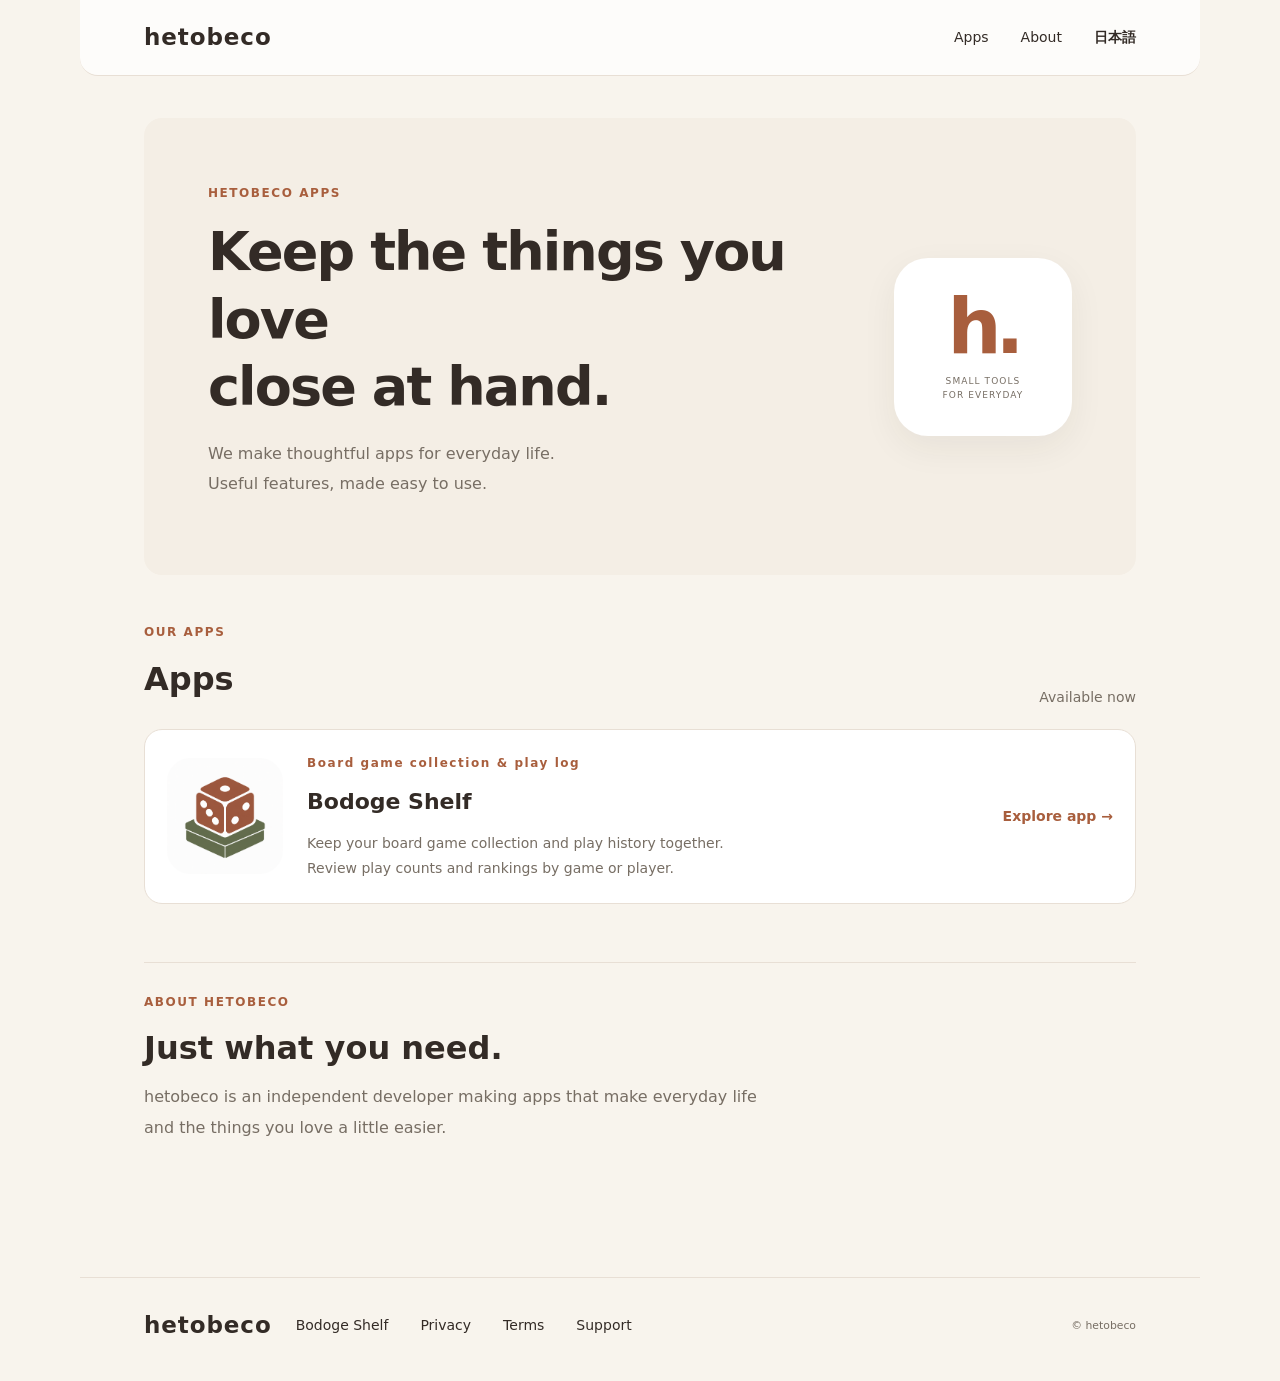
==== en/index.html @ 424baaaa "Add hetobeco app directory and Bodoge Shelf pages" ====
<!doctype html>
<html lang="en">
<head>
<meta charset="utf-8"><meta name="viewport" content="width=device-width, initial-scale=1">
<title>hetobeco — Thoughtful apps for everyday life</title>
<meta name="description" content="Discover apps by hetobeco, made to make everyday life and the things you love a little easier.">
<link rel="stylesheet" href="/style.css"><link rel="alternate" hreflang="ja" href="/"><link rel="canonical" href="https://apps.hetobeco.com/en/">
</head>
<body class="site-page">
<a class="skip" href="#main">Skip to content</a>
<header class="site-header"><a class="site-brand" href="/en/">hetobeco</a><nav><a href="#apps">Apps</a><a href="#about">About</a><a class="language-link" href="/" lang="ja" hreflang="ja">日本語</a></nav></header>
<main id="main">
<section class="hero"><div><p class="eyebrow">HETOBECO APPS</p><h1>Keep the things you love<br>close at hand.</h1><p class="hero-copy">We make thoughtful apps for everyday life.<br>Useful features, made easy to use.</p></div><div class="hero-mark" aria-hidden="true"><span>h.</span><small>SMALL TOOLS<br>FOR EVERYDAY</small></div></section>
<section class="apps-section" id="apps"><div class="section-heading"><div><p class="eyebrow">OUR APPS</p><h2>Apps</h2></div><p>Available now</p></div>
<a class="app-card" href="/apps/bodoge-shelf/en/"><img src="/assets/apps/bodoge-shelf/icon.png" alt="Bodoge Shelf app icon"><div class="app-card-copy"><p class="eyebrow">Board game collection &amp; play log</p><h3>Bodoge Shelf</h3><p>Keep your board game collection and play history together.<br class="desktop-only">Review play counts and rankings by game or player.</p></div><span class="text-link">Explore app <span aria-hidden="true">→</span></span></a>
</section>
<section class="about-section" id="about"><p class="eyebrow">ABOUT HETOBECO</p><h2>Just what you need.</h2><p>hetobeco is an independent developer making apps that make everyday life and the things you love a little easier.</p></section>
</main>
<footer class="site-footer"><a class="site-brand" href="/en/">hetobeco</a><nav><a href="/apps/bodoge-shelf/en/">Bodoge Shelf</a><a href="/boardgameshelf/en/privacy/">Privacy</a><a href="/boardgameshelf/en/terms/">Terms</a><a href="/boardgameshelf/en/support/">Support</a></nav><small>© hetobeco</small></footer>
</body></html>
---- style.css ----
*{box-sizing:border-box}body{margin:0;background:#faf7f2;color:#342e29;font:16px/1.85 system-ui,-apple-system,sans-serif}a{color:#805030;text-underline-offset:4px}a:focus-visible,button:focus-visible{outline:3px solid #805030;outline-offset:4px}header,main,footer{max-width:820px;margin:auto;padding:24px}header{display:flex;justify-content:space-between;gap:20px;align-items:center;border-bottom:1px solid #e4dbd0}.brand{font-size:23px;font-weight:750;text-decoration:none;letter-spacing:.03em}.eyebrow{color:#796a5d;font-size:13px;letter-spacing:.08em}h1{font-size:clamp(27px,5vw,38px);line-height:1.4;margin:10px 0 16px}h2{font-size:21px;line-height:1.5;margin:34px 0 12px}p{margin:12px 0}section{scroll-margin-top:20px}nav{display:flex;gap:12px 22px;flex-wrap:wrap}.notice{border-left:4px solid #b07a45;background:#f1e7d9;padding:14px 18px;margin:24px 0;font-size:14px}.meta{color:#796a5d;font-size:14px}.contact{background:white;border:1px solid #e4dbd0;border-radius:16px;padding:24px;margin:24px 0}.email{font-size:clamp(18px,4vw,24px);overflow-wrap:anywhere}button,.primary{display:inline-block;border:1px solid #805030;border-radius:8px;padding:10px 16px;font:inherit;cursor:pointer;background:#805030;color:white;text-decoration:none;margin:8px 10px 8px 0}button{background:white;color:#805030}footer{border-top:1px solid #e4dbd0;font-size:13px;margin-top:40px;padding-bottom:40px}.skip{position:absolute;left:-9999px}.skip:focus{left:16px;top:8px;background:white;padding:8px}li{margin:8px 0}main{overflow-wrap:anywhere}@media(max-width:400px){header,main,footer{padding:20px 16px}.contact{padding:18px}}
/* hetobeco app directory */
.site-page{--paper:#f8f4ed;--ink:#332b26;--muted:#776e64;--clay:#a85e3d;--line:#e8dfd5;background:var(--paper);color:var(--ink)}
.site-page a{color:inherit}.site-page .skip{z-index:10}.site-header,.site-page main,.site-footer{max-width:1120px;margin:0 auto;padding-left:clamp(20px,5vw,64px);padding-right:clamp(20px,5vw,64px)}
.site-header{height:76px;display:flex;align-items:center;justify-content:space-between;border:0;border-bottom:1px solid var(--line);background:rgba(255,255,255,.72);border-radius:0 0 18px 18px}.site-brand{font-size:23px;letter-spacing:.04em;font-weight:750;text-decoration:none}.site-header nav,.site-footer nav{display:flex;gap:clamp(14px,3vw,32px);align-items:center}.site-header nav a,.site-footer nav a{text-decoration:none;font-size:14px}.site-header nav a:hover,.site-footer nav a:hover{color:var(--clay)}.language-link{font-weight:650}
.site-page main{padding-top:42px}.hero{min-height:270px;padding:clamp(28px,6vw,64px);border-radius:18px;background:#f4eee5;display:flex;align-items:center;justify-content:space-between;gap:36px}.eyebrow{color:var(--clay);font-size:12px;letter-spacing:.13em;font-weight:700;margin:0 0 14px}.hero h1{font-size:clamp(32px,5vw,54px);line-height:1.25;letter-spacing:-.035em;margin:0 0 18px}.hero-copy{font-size:16px;color:var(--muted);line-height:1.9}.hero-mark{width:178px;height:178px;flex:none;border-radius:34px;background:#fff;display:grid;place-content:center;text-align:center;color:var(--clay);box-shadow:0 12px 35px #332b2610}.hero-mark span{font-size:76px;line-height:.95;font-weight:750;letter-spacing:-.08em}.hero-mark small{font-size:9px;letter-spacing:.12em;color:var(--muted);margin-top:12px;line-height:1.5}
.apps-section{padding-top:46px}.section-heading{display:flex;align-items:end;justify-content:space-between;margin-bottom:18px}.section-heading h2,.about-section h2,.feature-intro h2,.feature-list h2,.screenshots h2,.app-links h2{font-size:clamp(24px,3vw,32px);line-height:1.35;margin:0 0 10px}.section-heading p:last-child{margin:0;color:var(--muted);font-size:14px}.app-card{display:flex;align-items:center;gap:24px;padding:22px;background:#fff;border:1px solid var(--line);border-radius:18px;text-decoration:none;transition:transform .18s ease,box-shadow .18s ease}.app-card:hover{transform:translateY(-2px);box-shadow:0 12px 28px #332b260e}.app-card>img{width:116px;height:116px;border-radius:24px;object-fit:cover}.app-card-copy{flex:1}.app-card-copy .eyebrow{margin-bottom:8px}.app-card-copy h3{font-size:22px;margin:0 0 8px}.app-card-copy p:last-child{font-size:14px;line-height:1.8;color:var(--muted);margin:0}.text-link{color:var(--clay);white-space:nowrap;font-size:14px;font-weight:700}.about-section{margin:58px 0 24px;padding:28px 0;border-top:1px solid var(--line)}.about-section>p:last-child{color:var(--muted);max-width:620px;line-height:1.9}.site-footer{border-top:1px solid var(--line);margin-top:46px;padding-top:26px;padding-bottom:34px;display:grid;grid-template-columns:auto 1fr auto;align-items:center;gap:24px}.site-footer small{color:var(--muted)}
.app-detail{max-width:1020px!important}.breadcrumb{font-size:13px;color:var(--muted);display:flex;gap:12px;margin:0 0 28px}.breadcrumb a{text-decoration:none}.app-hero{display:grid;grid-template-columns:240px 1fr;gap:48px;align-items:center;padding:24px 0 50px}.app-icon{width:220px;height:220px;object-fit:cover;border-radius:36px}.app-hero h1{font-size:clamp(36px,5vw,56px);margin:0 0 4px;line-height:1.2}.app-hero .subtitle{color:var(--muted);margin:0 0 20px}.app-summary{font-size:19px;line-height:1.75}.store-cta{margin-top:24px}.store-placeholder{display:inline-flex;min-height:48px;align-items:center;padding:0 18px;border:1px dashed #cfc4b8;border-radius:10px;color:var(--muted);background:#fff;font-size:14px}.platform-note{font-size:12px;color:var(--muted);margin-top:8px}.feature-intro{padding:30px;background:#f2ebe1;border-radius:18px;margin:0 0 40px}.feature-intro .eyebrow{margin-bottom:8px}.feature-intro p:last-child{color:var(--muted);line-height:1.8;max-width:700px}.feature-list{margin:0 0 44px}.feature-list ul{padding-left:1.4em;line-height:2}.feature-list li::marker{color:var(--clay)}.screenshots{margin:0 0 48px}.screenshot-grid{display:grid;grid-template-columns:repeat(3,minmax(0,1fr));gap:24px;margin-top:20px}.screenshot-grid figure{margin:0;text-align:center}.screenshot-grid img{display:block;width:100%;max-width:270px;margin:auto;border-radius:16px;box-shadow:0 8px 30px #332b2612}.screenshot-grid figcaption{padding-top:12px;font-size:14px;color:var(--muted)}.app-links{border-top:1px solid var(--line);padding-top:28px}.app-links nav{display:flex;gap:12px 24px;flex-wrap:wrap}.app-links nav a{color:var(--clay)}
@media(max-width:700px){.site-header{height:64px}.site-page main{padding-top:24px}.hero{min-height:0;padding:28px 24px;gap:16px}.hero-mark{width:98px;height:98px;border-radius:22px}.hero-mark span{font-size:48px}.hero-mark small{font-size:6px;margin-top:7px}.hero h1{font-size:clamp(27px,7vw,38px)}.hero-copy{font-size:14px}.app-card{gap:16px;padding:16px;flex-wrap:wrap}.app-card>img{width:76px;height:76px;border-radius:18px}.app-card-copy{min-width:calc(100% - 100px)}.app-card-copy h3{font-size:19px}.app-card-copy p:last-child{font-size:13px}.text-link{margin-left:92px}.desktop-only{display:none}.site-footer{grid-template-columns:1fr;gap:14px}.site-footer nav{flex-wrap:wrap;gap:10px 18px}.app-hero{grid-template-columns:84px 1fr;gap:18px;padding:10px 0 30px}.app-icon{width:84px;height:84px;border-radius:20px}.app-hero h1{font-size:32px}.app-hero .eyebrow{font-size:10px}.app-summary{font-size:16px}.feature-intro{padding:22px}.screenshot-grid{gap:10px}.screenshot-grid img{border-radius:10px}.screenshot-grid figcaption{font-size:12px}}
@media(prefers-reduced-motion:reduce){.app-card{transition:none}}
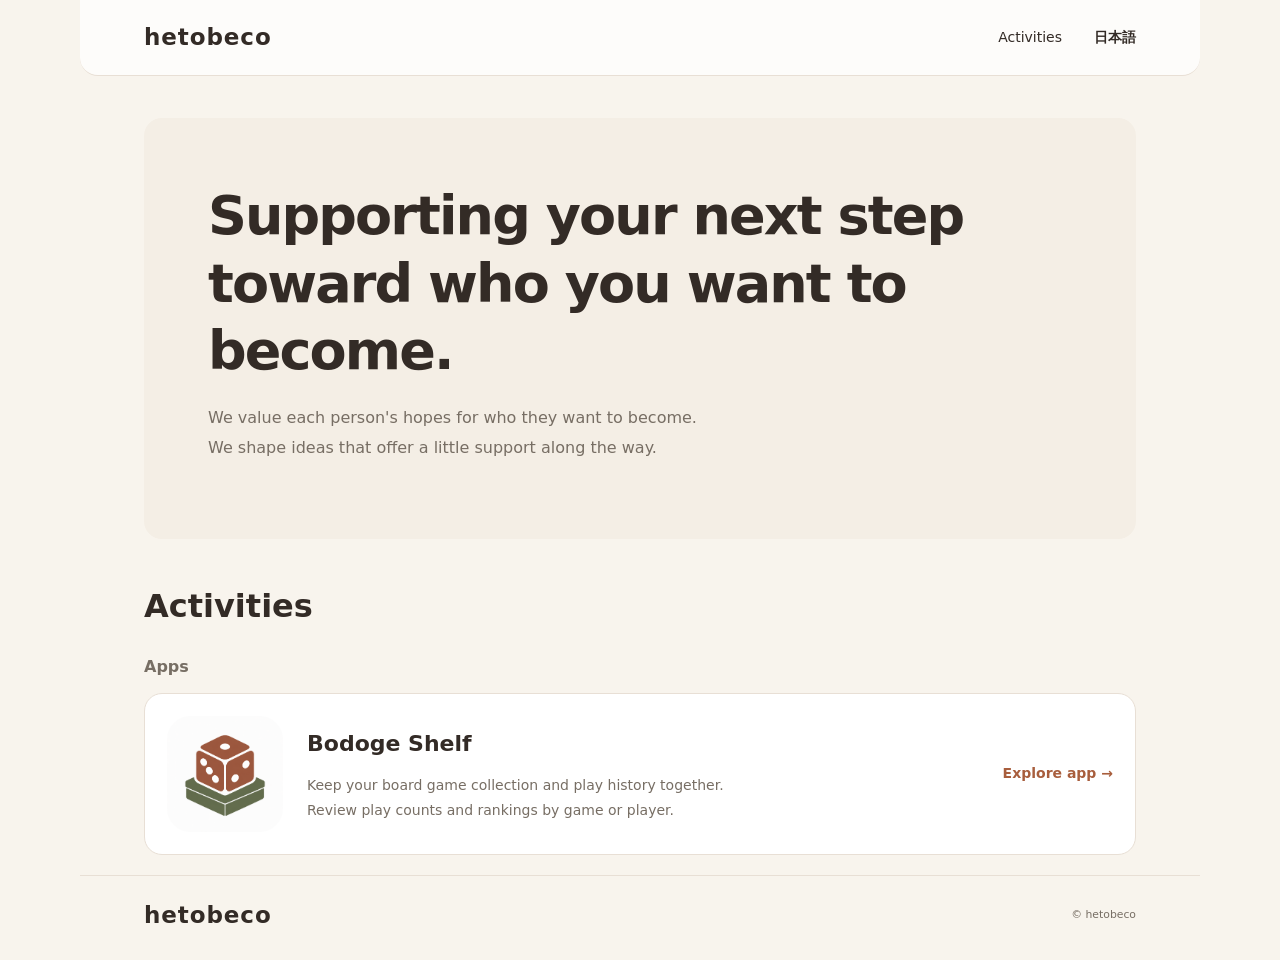
==== commit ebc07f15: "Refine app directory content and layout" ====
--- a/en/index.html
+++ b/en/index.html
@@ -2,19 +2,18 @@
 <html lang="en">
 <head>
 <meta charset="utf-8"><meta name="viewport" content="width=device-width, initial-scale=1">
-<title>hetobeco — Thoughtful apps for everyday life</title>
-<meta name="description" content="Discover apps by hetobeco, made to make everyday life and the things you love a little easier.">
-<link rel="stylesheet" href="/style.css"><link rel="alternate" hreflang="ja" href="/"><link rel="canonical" href="https://apps.hetobeco.com/en/">
+<title>hetobeco — helping people become who they want to be</title>
+<meta name="description" content="hetobeco makes ideas and tools that offer a little support as people move toward who they want to become.">
+<link rel="stylesheet" href="../style.css"><link rel="alternate" hreflang="ja" href="../index.html"><link rel="canonical" href="https://apps.hetobeco.com/en/">
 </head>
-<body class="site-page">
+<body class="site-page site-home">
 <a class="skip" href="#main">Skip to content</a>
-<header class="site-header"><a class="site-brand" href="/en/">hetobeco</a><nav><a href="#apps">Apps</a><a href="#about">About</a><a class="language-link" href="/" lang="ja" hreflang="ja">日本語</a></nav></header>
+<header class="site-header"><a class="site-brand" href="./index.html">hetobeco</a><nav><a href="#activities">Activities</a><a class="language-link" href="../index.html" lang="ja" hreflang="ja">日本語</a></nav></header>
 <main id="main">
-<section class="hero"><div><p class="eyebrow">HETOBECO APPS</p><h1>Keep the things you love<br>close at hand.</h1><p class="hero-copy">We make thoughtful apps for everyday life.<br>Useful features, made easy to use.</p></div><div class="hero-mark" aria-hidden="true"><span>h.</span><small>SMALL TOOLS<br>FOR EVERYDAY</small></div></section>
-<section class="apps-section" id="apps"><div class="section-heading"><div><p class="eyebrow">OUR APPS</p><h2>Apps</h2></div><p>Available now</p></div>
-<a class="app-card" href="/apps/bodoge-shelf/en/"><img src="/assets/apps/bodoge-shelf/icon.png" alt="Bodoge Shelf app icon"><div class="app-card-copy"><p class="eyebrow">Board game collection &amp; play log</p><h3>Bodoge Shelf</h3><p>Keep your board game collection and play history together.<br class="desktop-only">Review play counts and rankings by game or player.</p></div><span class="text-link">Explore app <span aria-hidden="true">→</span></span></a>
-</section>
-<section class="about-section" id="about"><p class="eyebrow">ABOUT HETOBECO</p><h2>Just what you need.</h2><p>hetobeco is an independent developer making apps that make everyday life and the things you love a little easier.</p></section>
+<section class="hero"><div><h1>Supporting your next step<br>toward who you want to become.</h1><p class="hero-copy">We value each person's hopes for who they want to become.<br>We shape ideas that offer a little support along the way.</p></div></section>
+<section class="apps-section" id="activities"><div class="section-heading"><h2>Activities</h2></div><div class="activity-group"><h3 class="activity-group-title">Apps</h3>
+<a class="app-card" href="../apps/bodoge-shelf/en/index.html"><img src="../assets/apps/bodoge-shelf/icon.png" alt="Bodoge Shelf app icon"><div class="app-card-copy"><h4>Bodoge Shelf</h4><p>Keep your board game collection and play history together.<br class="desktop-only">Review play counts and rankings by game or player.</p></div><span class="text-link">Explore app <span aria-hidden="true">→</span></span></a>
+</div></section>
 </main>
-<footer class="site-footer"><a class="site-brand" href="/en/">hetobeco</a><nav><a href="/apps/bodoge-shelf/en/">Bodoge Shelf</a><a href="/boardgameshelf/en/privacy/">Privacy</a><a href="/boardgameshelf/en/terms/">Terms</a><a href="/boardgameshelf/en/support/">Support</a></nav><small>© hetobeco</small></footer>
+<footer class="site-footer site-footer-simple"><a class="site-brand" href="./index.html">hetobeco</a><small>© hetobeco</small></footer>
 </body></html>
--- a/style.css
+++ b/style.css
@@ -3,8 +3,18 @@
 .site-page{--paper:#f8f4ed;--ink:#332b26;--muted:#776e64;--clay:#a85e3d;--line:#e8dfd5;background:var(--paper);color:var(--ink)}
 .site-page a{color:inherit}.site-page .skip{z-index:10}.site-header,.site-page main,.site-footer{max-width:1120px;margin:0 auto;padding-left:clamp(20px,5vw,64px);padding-right:clamp(20px,5vw,64px)}
 .site-header{height:76px;display:flex;align-items:center;justify-content:space-between;border:0;border-bottom:1px solid var(--line);background:rgba(255,255,255,.72);border-radius:0 0 18px 18px}.site-brand{font-size:23px;letter-spacing:.04em;font-weight:750;text-decoration:none}.site-header nav,.site-footer nav{display:flex;gap:clamp(14px,3vw,32px);align-items:center}.site-header nav a,.site-footer nav a{text-decoration:none;font-size:14px}.site-header nav a:hover,.site-footer nav a:hover{color:var(--clay)}.language-link{font-weight:650}
-.site-page main{padding-top:42px}.hero{min-height:270px;padding:clamp(28px,6vw,64px);border-radius:18px;background:#f4eee5;display:flex;align-items:center;justify-content:space-between;gap:36px}.eyebrow{color:var(--clay);font-size:12px;letter-spacing:.13em;font-weight:700;margin:0 0 14px}.hero h1{font-size:clamp(32px,5vw,54px);line-height:1.25;letter-spacing:-.035em;margin:0 0 18px}.hero-copy{font-size:16px;color:var(--muted);line-height:1.9}.hero-mark{width:178px;height:178px;flex:none;border-radius:34px;background:#fff;display:grid;place-content:center;text-align:center;color:var(--clay);box-shadow:0 12px 35px #332b2610}.hero-mark span{font-size:76px;line-height:.95;font-weight:750;letter-spacing:-.08em}.hero-mark small{font-size:9px;letter-spacing:.12em;color:var(--muted);margin-top:12px;line-height:1.5}
-.apps-section{padding-top:46px}.section-heading{display:flex;align-items:end;justify-content:space-between;margin-bottom:18px}.section-heading h2,.about-section h2,.feature-intro h2,.feature-list h2,.screenshots h2,.app-links h2{font-size:clamp(24px,3vw,32px);line-height:1.35;margin:0 0 10px}.section-heading p:last-child{margin:0;color:var(--muted);font-size:14px}.app-card{display:flex;align-items:center;gap:24px;padding:22px;background:#fff;border:1px solid var(--line);border-radius:18px;text-decoration:none;transition:transform .18s ease,box-shadow .18s ease}.app-card:hover{transform:translateY(-2px);box-shadow:0 12px 28px #332b260e}.app-card>img{width:116px;height:116px;border-radius:24px;object-fit:cover}.app-card-copy{flex:1}.app-card-copy .eyebrow{margin-bottom:8px}.app-card-copy h3{font-size:22px;margin:0 0 8px}.app-card-copy p:last-child{font-size:14px;line-height:1.8;color:var(--muted);margin:0}.text-link{color:var(--clay);white-space:nowrap;font-size:14px;font-weight:700}.about-section{margin:58px 0 24px;padding:28px 0;border-top:1px solid var(--line)}.about-section>p:last-child{color:var(--muted);max-width:620px;line-height:1.9}.site-footer{border-top:1px solid var(--line);margin-top:46px;padding-top:26px;padding-bottom:34px;display:grid;grid-template-columns:auto 1fr auto;align-items:center;gap:24px}.site-footer small{color:var(--muted)}
-.app-detail{max-width:1020px!important}.breadcrumb{font-size:13px;color:var(--muted);display:flex;gap:12px;margin:0 0 28px}.breadcrumb a{text-decoration:none}.app-hero{display:grid;grid-template-columns:240px 1fr;gap:48px;align-items:center;padding:24px 0 50px}.app-icon{width:220px;height:220px;object-fit:cover;border-radius:36px}.app-hero h1{font-size:clamp(36px,5vw,56px);margin:0 0 4px;line-height:1.2}.app-hero .subtitle{color:var(--muted);margin:0 0 20px}.app-summary{font-size:19px;line-height:1.75}.store-cta{margin-top:24px}.store-placeholder{display:inline-flex;min-height:48px;align-items:center;padding:0 18px;border:1px dashed #cfc4b8;border-radius:10px;color:var(--muted);background:#fff;font-size:14px}.platform-note{font-size:12px;color:var(--muted);margin-top:8px}.feature-intro{padding:30px;background:#f2ebe1;border-radius:18px;margin:0 0 40px}.feature-intro .eyebrow{margin-bottom:8px}.feature-intro p:last-child{color:var(--muted);line-height:1.8;max-width:700px}.feature-list{margin:0 0 44px}.feature-list ul{padding-left:1.4em;line-height:2}.feature-list li::marker{color:var(--clay)}.screenshots{margin:0 0 48px}.screenshot-grid{display:grid;grid-template-columns:repeat(3,minmax(0,1fr));gap:24px;margin-top:20px}.screenshot-grid figure{margin:0;text-align:center}.screenshot-grid img{display:block;width:100%;max-width:270px;margin:auto;border-radius:16px;box-shadow:0 8px 30px #332b2612}.screenshot-grid figcaption{padding-top:12px;font-size:14px;color:var(--muted)}.app-links{border-top:1px solid var(--line);padding-top:28px}.app-links nav{display:flex;gap:12px 24px;flex-wrap:wrap}.app-links nav a{color:var(--clay)}
-@media(max-width:700px){.site-header{height:64px}.site-page main{padding-top:24px}.hero{min-height:0;padding:28px 24px;gap:16px}.hero-mark{width:98px;height:98px;border-radius:22px}.hero-mark span{font-size:48px}.hero-mark small{font-size:6px;margin-top:7px}.hero h1{font-size:clamp(27px,7vw,38px)}.hero-copy{font-size:14px}.app-card{gap:16px;padding:16px;flex-wrap:wrap}.app-card>img{width:76px;height:76px;border-radius:18px}.app-card-copy{min-width:calc(100% - 100px)}.app-card-copy h3{font-size:19px}.app-card-copy p:last-child{font-size:13px}.text-link{margin-left:92px}.desktop-only{display:none}.site-footer{grid-template-columns:1fr;gap:14px}.site-footer nav{flex-wrap:wrap;gap:10px 18px}.app-hero{grid-template-columns:84px 1fr;gap:18px;padding:10px 0 30px}.app-icon{width:84px;height:84px;border-radius:20px}.app-hero h1{font-size:32px}.app-hero .eyebrow{font-size:10px}.app-summary{font-size:16px}.feature-intro{padding:22px}.screenshot-grid{gap:10px}.screenshot-grid img{border-radius:10px}.screenshot-grid figcaption{font-size:12px}}
+.site-page main{padding-top:42px}.hero{min-height:250px;padding:clamp(28px,6vw,64px);border-radius:18px;background:#f4eee5;display:flex;align-items:center;gap:36px}.hero h1{font-size:clamp(32px,5vw,54px);line-height:1.25;letter-spacing:-.035em;margin:0 0 18px}.hero-copy{font-size:16px;color:var(--muted);line-height:1.9}
+.apps-section{padding-top:46px}.section-heading{display:flex;align-items:end;justify-content:space-between;margin-bottom:18px}.section-heading h2,.about-section h2,.feature-intro h2,.feature-list h2,.screenshots h2,.app-links h2{font-size:clamp(24px,3vw,32px);line-height:1.35;margin:0 0 10px}.section-heading p:last-child{margin:0;color:var(--muted);font-size:14px}.app-card{display:flex;align-items:center;gap:24px;padding:22px;background:#fff;border:1px solid var(--line);border-radius:18px;text-decoration:none;transition:transform .18s ease,box-shadow .18s ease}.app-card:hover{transform:translateY(-2px);box-shadow:0 12px 28px #332b260e}.app-card>img{width:116px;height:116px;border-radius:24px;object-fit:cover}.app-card-copy{flex:1}.app-card-copy .eyebrow{margin-bottom:8px}.app-card-copy h4{font-size:22px;margin:0 0 8px}.app-card-copy p:last-child{font-size:14px;line-height:1.8;color:var(--muted);margin:0}.text-link{color:var(--clay);white-space:nowrap;font-size:14px;font-weight:700}.about-section{margin:58px 0 24px;padding:28px 0;border-top:1px solid var(--line)}.about-section>p:last-child{color:var(--muted);max-width:620px;line-height:1.9}.site-footer{border-top:1px solid var(--line);margin-top:46px;padding-top:26px;padding-bottom:34px;display:grid;grid-template-columns:auto 1fr auto;align-items:center;gap:24px}.site-footer small{color:var(--muted)}
+.app-detail{max-width:1020px!important}.breadcrumb{font-size:13px;color:var(--muted);display:flex;gap:12px;margin:0 0 28px}.breadcrumb a{text-decoration:none}.app-hero{display:grid;grid-template-columns:240px 1fr;gap:48px;align-items:center;padding:24px 0 50px}.app-icon{width:220px;height:220px;object-fit:cover;border-radius:36px}.app-hero h1{font-size:clamp(36px,5vw,56px);margin:0 0 4px;line-height:1.2}.app-hero .subtitle{color:var(--muted);margin:0 0 20px}.app-summary{font-size:19px;line-height:1.75}.store-cta{margin-top:24px;display:flex;align-items:center}.store-badge{display:block;width:auto;height:48px;max-width:100%}.feature-intro{padding:30px;background:#f2ebe1;border-radius:18px;margin:0 0 40px}.feature-intro .eyebrow{margin-bottom:8px}.feature-intro p:last-child{color:var(--muted);line-height:1.8;max-width:700px}.feature-list{margin:0 0 44px}.feature-list ul{padding-left:1.4em;line-height:2}.feature-list li::marker{color:var(--clay)}.screenshots{margin:0 0 48px}.screenshot-grid{display:grid;grid-auto-flow:column;grid-auto-columns:minmax(0,250px);grid-template-columns:none;gap:18px;margin-top:20px;overflow-x:auto;overscroll-behavior-inline:contain;scroll-snap-type:x mandatory;padding:0 2px 14px;scrollbar-width:thin;scrollbar-color:var(--line) transparent}.screenshot-grid figure{margin:0;text-align:center;min-width:0;scroll-snap-align:start}.screenshot-grid img{display:block;width:100%;max-width:270px;margin:auto;border-radius:16px;box-shadow:0 8px 30px #332b2612}.screenshot-grid figcaption{padding-top:12px;font-size:14px;color:var(--muted)}.app-links{border-top:1px solid var(--line);padding-top:28px}.app-links nav{display:flex;gap:12px 24px;flex-wrap:wrap}.app-links nav a{color:var(--clay)}
+@media(max-width:700px){.site-header{height:64px}.site-page main{padding-top:24px}.hero{min-height:0;padding:28px 24px;gap:16px}.hero h1{font-size:clamp(27px,7vw,38px)}.hero-copy{font-size:14px}.app-card{gap:16px;padding:16px;flex-wrap:wrap}.app-card>img{width:76px;height:76px;border-radius:18px}.app-card-copy{min-width:calc(100% - 100px)}.app-card-copy h4{font-size:19px}.app-card-copy p:last-child{font-size:13px}.text-link{margin-left:92px}.desktop-only{display:none}.site-footer{grid-template-columns:1fr;gap:14px}.site-footer nav{flex-wrap:wrap;gap:10px 18px}.app-hero{grid-template-columns:84px 1fr;gap:18px;padding:10px 0 30px}.app-icon{width:84px;height:84px;border-radius:20px}.app-hero h1{font-size:32px}.app-hero .eyebrow{font-size:10px}.app-summary{font-size:16px}.feature-intro{padding:22px}.screenshot-grid{grid-auto-columns:min(78vw,250px);gap:12px;padding-bottom:12px}.screenshot-grid img{border-radius:10px}.screenshot-grid figcaption{font-size:12px}}
 @media(prefers-reduced-motion:reduce){.app-card{transition:none}}
+.site-footer-simple{grid-template-columns:1fr auto}
+@media(max-width:700px){.site-footer-simple{grid-template-columns:1fr}}
+.site-home main{padding-bottom:8px}
+.site-home .site-footer-simple{margin-top:12px;padding-top:18px;padding-bottom:24px}
+.activity-group-title{font-size:16px;line-height:1.4;font-weight:600;color:var(--muted);margin:8px 0 14px}
+.app-card-copy h4{font-size:22px;margin:0 0 8px}
+@media(max-width:700px){.app-card-copy h4{font-size:19px}}
+.site-page main.app-detail{padding-bottom:8px}
+.site-page main.app-detail+.site-footer{margin-top:16px;padding-top:16px;padding-bottom:22px}
+.site-page .eyebrow{color:var(--clay);font-size:12px;letter-spacing:.13em;font-weight:700;margin:0 0 14px}
